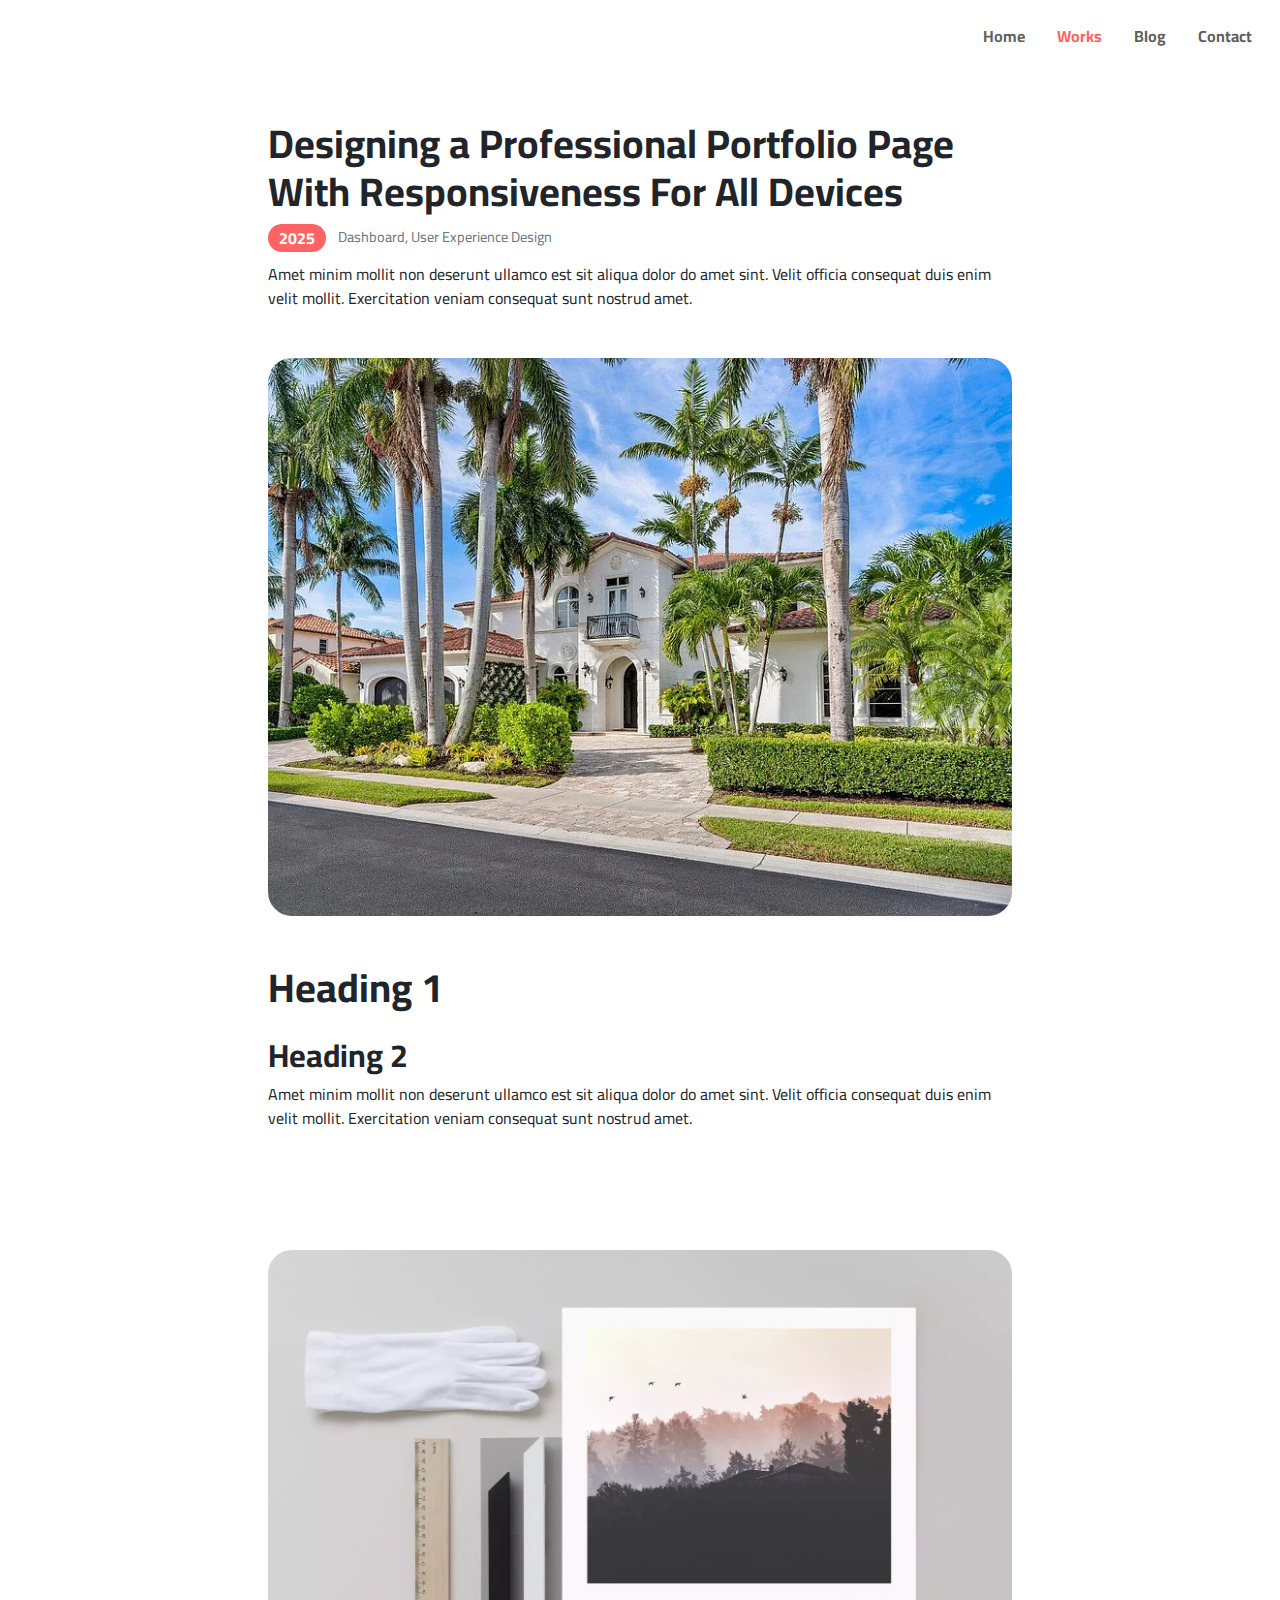
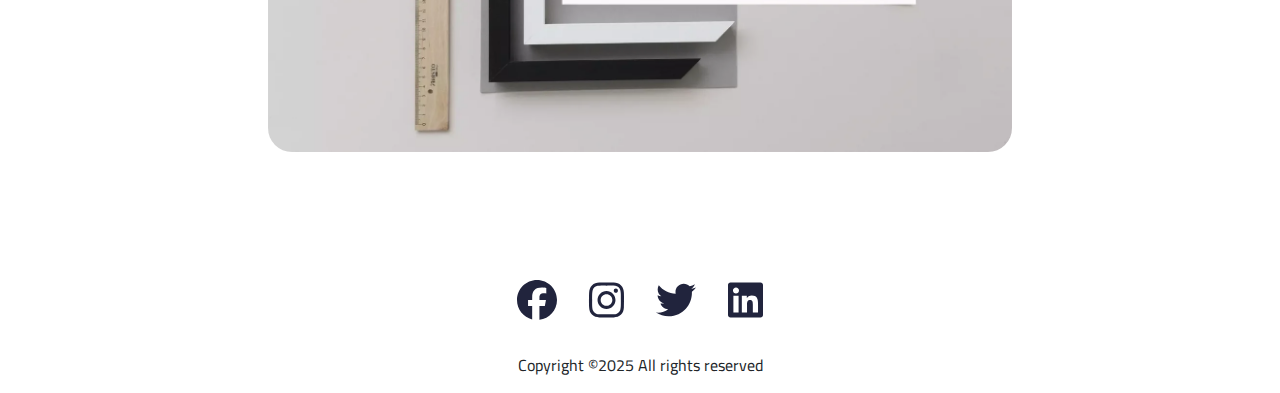
==== work_details.html @ 4adbd887 "Added main Files" ====
<!DOCTYPE html>
<html lang="en">

<head>
    <meta charset="UTF-8">
    <meta name="viewport" content="width= , initial-scale=1.0">
    <title>Work Details</title>
    <!-- bootstrap core css  -->
    <link rel="stylesheet" href="css/bootstrap.min.css">
    <!-- font awesome css  -->
    <link rel="stylesheet" href="css/all.min.css">
    <!-- main css  -->
    <link rel="stylesheet" href="css/main.css">
    <!-- google font style  -->
    <link rel="preconnect" href="https://fonts.googleapis.com">
    <link rel="preconnect" href="https://fonts.gstatic.com" crossorigin>
    <link
        href="https://fonts.googleapis.com/css2?family=Cairo:wght@200..1000&family=Heebo:wght@100..900&family=Open+Sans:ital,wght@0,300..800;1,300..800&family=Poppins:ital,wght@0,100;0,200;0,300;0,400;0,500;0,600;0,700;0,800;0,900;1,100;1,200;1,300;1,400;1,500;1,600;1,700;1,800;1,900&family=Roboto:ital,wght@0,100;0,300;0,400;0,500;0,700;0,900;1,100;1,300;1,400;1,500;1,700;1,900&display=swap"
        rel="stylesheet">
</head>

<body>
    <!-- Start Navbar  -->
    <nav class="navbar navbar-expand-lg">
        <div class="container-fluid">
            <button class="navbar-toggler ms-auto" type="button" data-bs-toggle="collapse" data-bs-target="#main"
                aria-controls="main" aria-expanded="false" aria-label="Toggle navigation">
                <i class="fa-solid fa-bars"></i>
            </button>
            <div class="collapse navbar-collapse" id="main">
                <ul class="navbar-nav ms-auto mb-2 mb-lg-0">
                    <li class="nav-item">
                        <a class="nav-link p-2 p-lg-3 " aria-current="page" href="index.html">Home</a>
                    </li>
                    <li class="nav-item">
                        <a class="nav-link p-2 p-lg-3 active" aria-current="page" href="works.html">Works</a>
                    </li>
                    <li class="nav-item">
                        <a class="nav-link p-2 p-lg-3" href="blog.html ">Blog</a>
                    </li>
                    </li>
                    <li class="nav-item">
                        <a class="nav-link p-2 p-lg-3" href="#">Contact</a>
                    </li>
                </ul>
            </div>
        </div>
    </nav>
    <!-- End Navbar -->
    <!-- Start Details  -->
    <div class="details">
        <div class="container py-5 ">
            <!-- Header Section  -->
            <div class="col-lg-8 col- offset-lg-2">
                <h1 class="fw-bold">Designing a Professional Portfolio Page<br>With Responsiveness For All Devices
                </h1>
                <a href="work_details.html" class="work-details-year text-decoration-none btn main-btn ">2025</a>
                <span class="work-category ms-2">Dashboard, User Experience Design</span>
                <p class="work-description">
                    Amet minim mollit non deserunt ullamco est sit aliqua dolor do amet sint. Velit officia consequat
                    duis enim velit mollit. Exercitation veniam consequat sunt nostrud amet.
                </p>
            </div>
            <!-- Main Image Section  -->
            <div class="col-lg-8 offset-lg-2 my-5 ">
                <img class="img-fluid w-100 main-image" src="imgs/c01872b12eb0ae01b5c4b6de784c69ef-cc_ft_768.webp"
                    alt="">
            </div>
            <!-- Start Subheading Section  -->
            <div class="col-lg-8 offset-lg-2 my-5">
                <h1 class="fw-bold mb-4">Heading 1</h1>
                <h2 class="fw-bold">Heading 2</h2>
                <p>Amet minim mollit non deserunt ullamco est sit aliqua dolor do amet sint. Velit officia consequat
                    duis
                    enim velit mollit. Exercitation veniam consequat sunt nostrud amet.</p>
            </div>
            <!-- End Subheading Section  -->
            <!-- Start Additional Images Section -->
            <div class="col-lg-8 offset-lg-2 my-5 ">
                <img class="img-fluid w-100 sub-image"
                    src="imgs/800px-ISS034E016601_-_Stratocumulus_Clouds_-_Pacific_Ocean.jpg" alt="">
            </div>
            <div class="col-lg-8 offset-lg-2 my-5 ">
                <img class="img-fluid w-100 sub-image" src="imgs/Sizing-Image-1536x1035.webp" alt="">
            </div>
            <!-- End Additional Images Section -->

        </div>
    </div>

    <!-- End Details  -->
    <!-- Start footer  -->
    <footer class=" d-flex justify-content-center align-items-center">
        <div class="container text-center ">
            <div class="social-icons ">
                <ul class=" d-flex mt-3 list-unstyled  justify-content-center">
                    <li>
                        <a href="https://www.facebook.com">
                            <i class="fa-brands fa-facebook p-3"></i>
                        </a>
                    </li>
                    <li>
                        <a href="https://www.instagram.com">
                            <i class="fa-brands fa-instagram p-3"></i>
                        </a>
                    </li>
                    <li>
                        <a href="https://www.twitter.com">
                            <i class="fa-brands fa-twitter p-3"></i>
                        </a>
                    </li>
                    <li>
                        <a href="https://www.linkedin.com">
                            <i class="fa-brands fa-linkedin p-3"></i>
                        </a>
                    </li>
                </ul>
            </div>
            <p class="copyright ">Copyright &copy;2025 All rights reserved</p>

        </div>

    </footer>
    <!-- End footer  -->
    <script src="js/bootstrap.bundle.js"></script>
    <script src="js/all.min.js"></script>
</body>

</html>
---- css/main.css ----
/* Start Varibales  */
:root {
    --primary-color: #ff6363;
    --secondary-color: #00a7cc;
    --dark-color: #21243d;
    --light-color: #8695a3;
    --background-color: #edf7fa;
    --year-color: #14284f;

}

/* End Varibales  */

/* Start Component  */

body {
    font-family: "Cairo", serif;
}

.main-btn {
    background-color: var(--primary-color);
    color: white;
    padding: 0.5rem 1rem;
    border-radius: 0px;
}

.active {
    color: var(--primary-color) !important;
}

.main-btn:hover {
    color: white;
    background-color: green;
}

.work-item,
.blog-item {
    border-bottom: 1px solid #ddd;
    /* Separator between items */
    padding-bottom: 20px;
    margin-bottom: 20px;
}

/* End Component  */

/* Start Navbar  */
.navbar .logo img {
    width: 70px;
    position: relative;
    left: 30px;
}

.navbar .nav-link {
    font-weight: bold;

}

/* End Navbar  */

/* Start Welcome  */
@media (max-width:991px) {
    .welcome .row {
        text-align: center;
    }

    .welcome .row img {
        margin-top: 1.5rem;
    }
}

@media (max-width:767px) {
    .welcome .row {
        text-align: center;
        flex-direction: column-reverse;
    }

    .welcome .row img {
        margin-bottom: 3rem;
    }
}


.welcome h1 {
    font-size: 44px;
}

.welcome img {

    border-radius: 50%;
    width: 243px;
    height: 243px;
    box-shadow: -5px 12px lightblue;
}

.welcome p {
    font-size: 16px;
}

/* End Welcome  */
/* Start Posts  */
.posts {
    background-color: var(--background-color);

    border: none;
}

.view-all {
    font-size: 0.9rem;
    font-weight: bold;
    text-decoration: none;
    color: #007bff;
}

.view-all:hover {
    text-decoration: underline;
}

.divider {
    border-left: 2px solid #ccc;
    /* خط عمودي */
    height: 1rem;
}

/* End Posts  */


/* Start Featured Works  */

.work-year {
    background-color: var(--year-color);
    color: white;
    font-weight: bold;
    border-radius: 20px;
    padding: 1px 10px;
    font-size: 1rem;
}

.work-details-year {
    background-color: var(--primary-color);
    color: white;
    font-weight: bold;
    border-radius: 20px;
    padding: 1px 10px;
    font-size: 1rem;
}

.work-title {
    font-size: 1.5rem;
    font-weight: bold;
    color: var(--dark-color);
}

.work-category {
    color: #6c757d;
    font-size: 0.9rem;
}

.work-description {
    margin-top: 10px;
}

.work-image {
    width: 100%;
    height: auto;
    /* object-fit: cover; */
    /* Ensures the image fills the dimensions without distortion */
    border-radius: 10px;
}

@media (min-width: 992px) {

    /* Large screens (lg and above) */
    .work-image {
        width: 246px;
        /* Fixed width */
        height: 180px;
        /* Fixed height */
        object-fit: cover;
        /* Ensure the image fills the space properly */
    }
}

/* Works Mobil &  */
.works h1 {
    color: var(--dark-color);
    font-size: 4rem;
}

@media (max-width:767px) {
    .works h3 {
        text-align: center;
    }

    .works h4 {
        padding: 15px 0;
    }

    .works p {
        padding-top: 15px;
    }
}

/* End Featured Works  */

/* Start Footer  */
.social-icons svg {
    color: var(--dark-color);
    font-size: 2.5rem;
}

/* End Footer  */


/* Start Work Details  */

.main-image,
.sub-image {
    border-radius: 1.5rem;
}

/* End Work Details  */
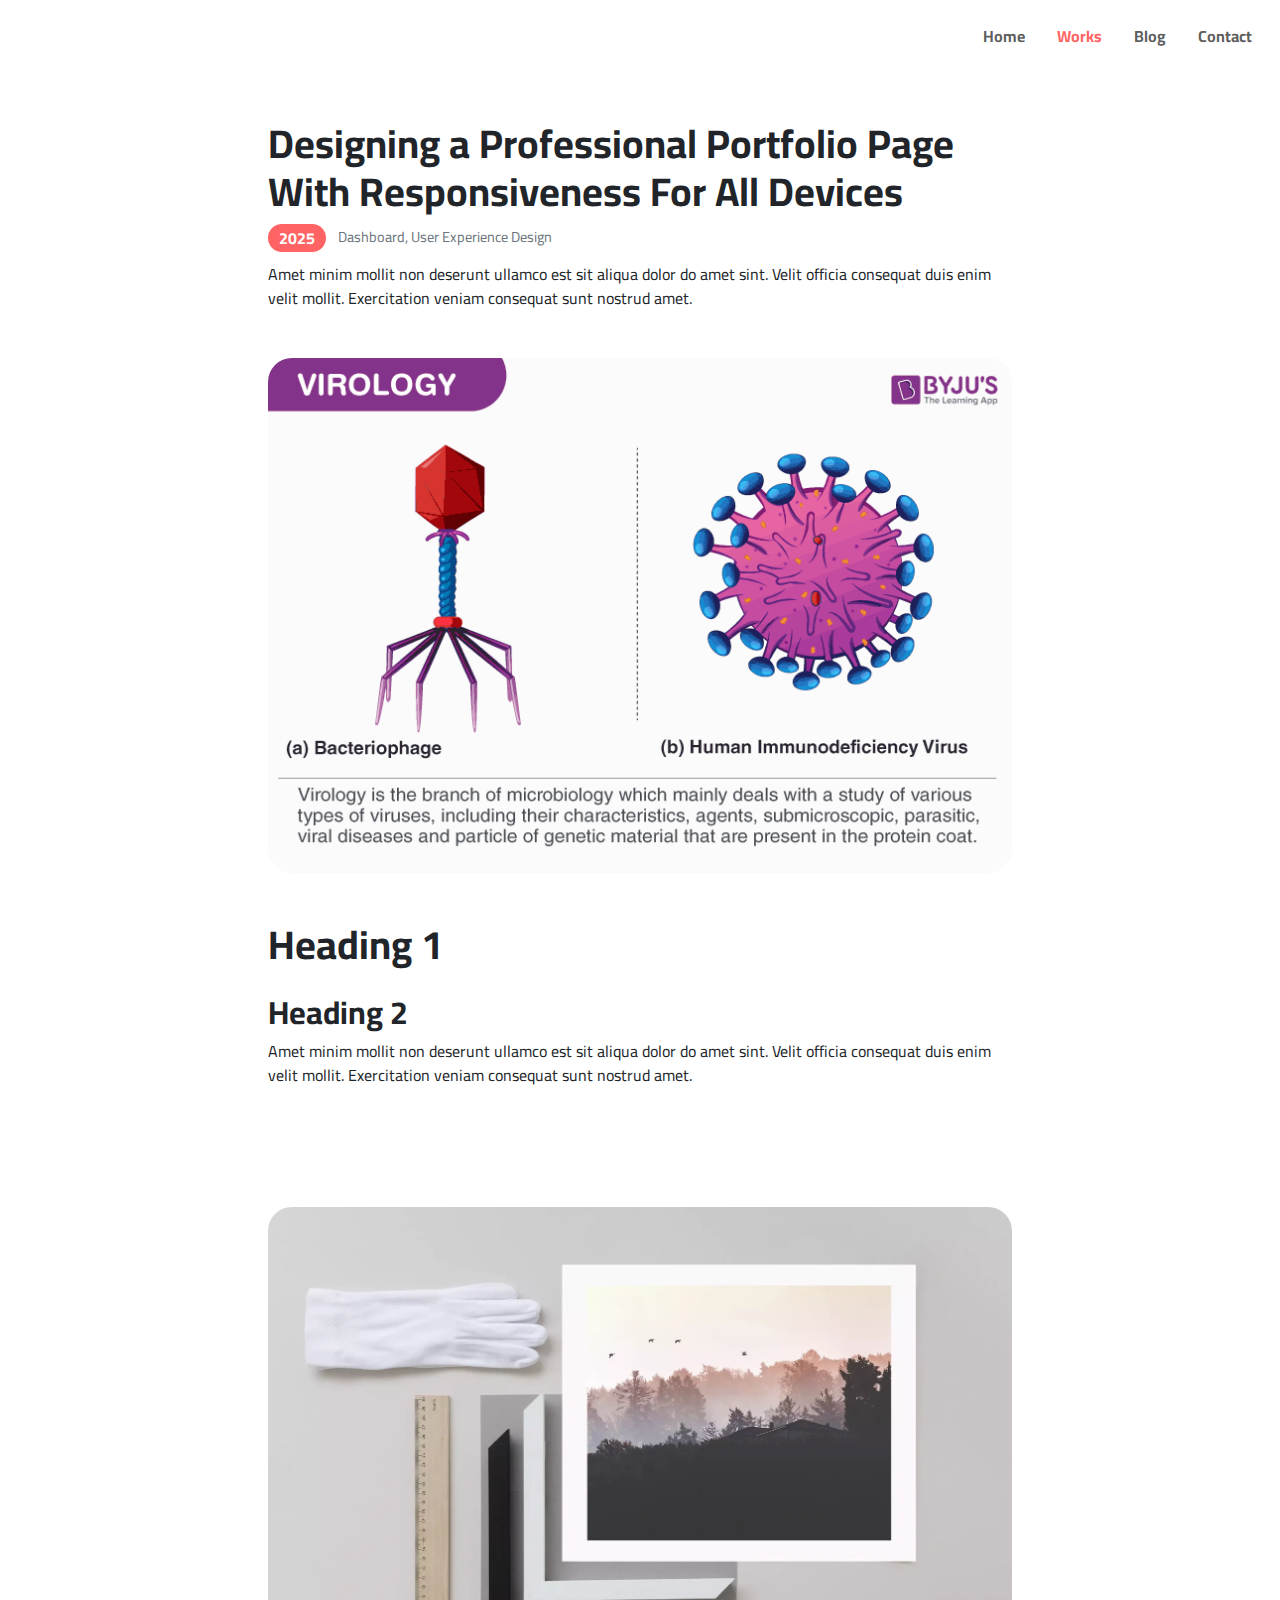
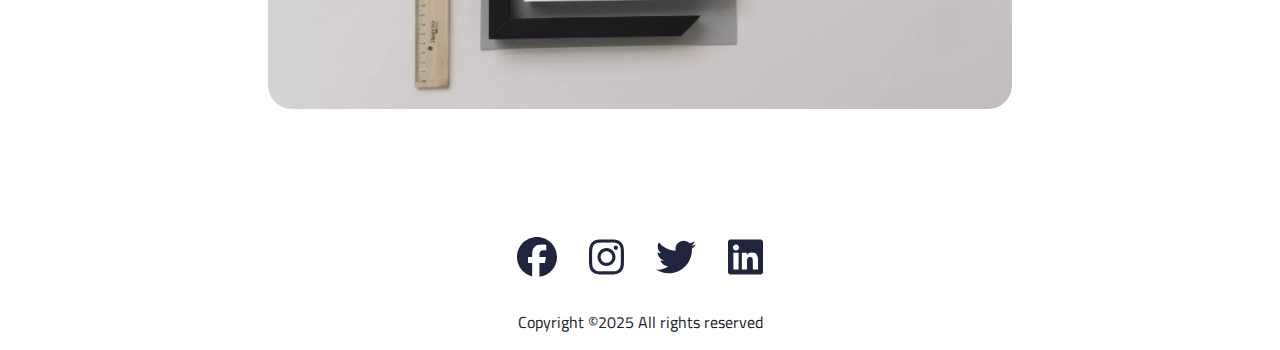
==== commit 056f5267: "modifying image" ====
--- a/work_details.html
+++ b/work_details.html
@@ -63,8 +63,7 @@
             </div>
             <!-- Main Image Section  -->
             <div class="col-lg-8 offset-lg-2 my-5 ">
-                <img class="img-fluid w-100 main-image" src="imgs/c01872b12eb0ae01b5c4b6de784c69ef-cc_ft_768.webp"
-                    alt="">
+                <img class="img-fluid w-100 main-image" src="imgs/Virology.png" alt="">
             </div>
             <!-- Start Subheading Section  -->
             <div class="col-lg-8 offset-lg-2 my-5">
